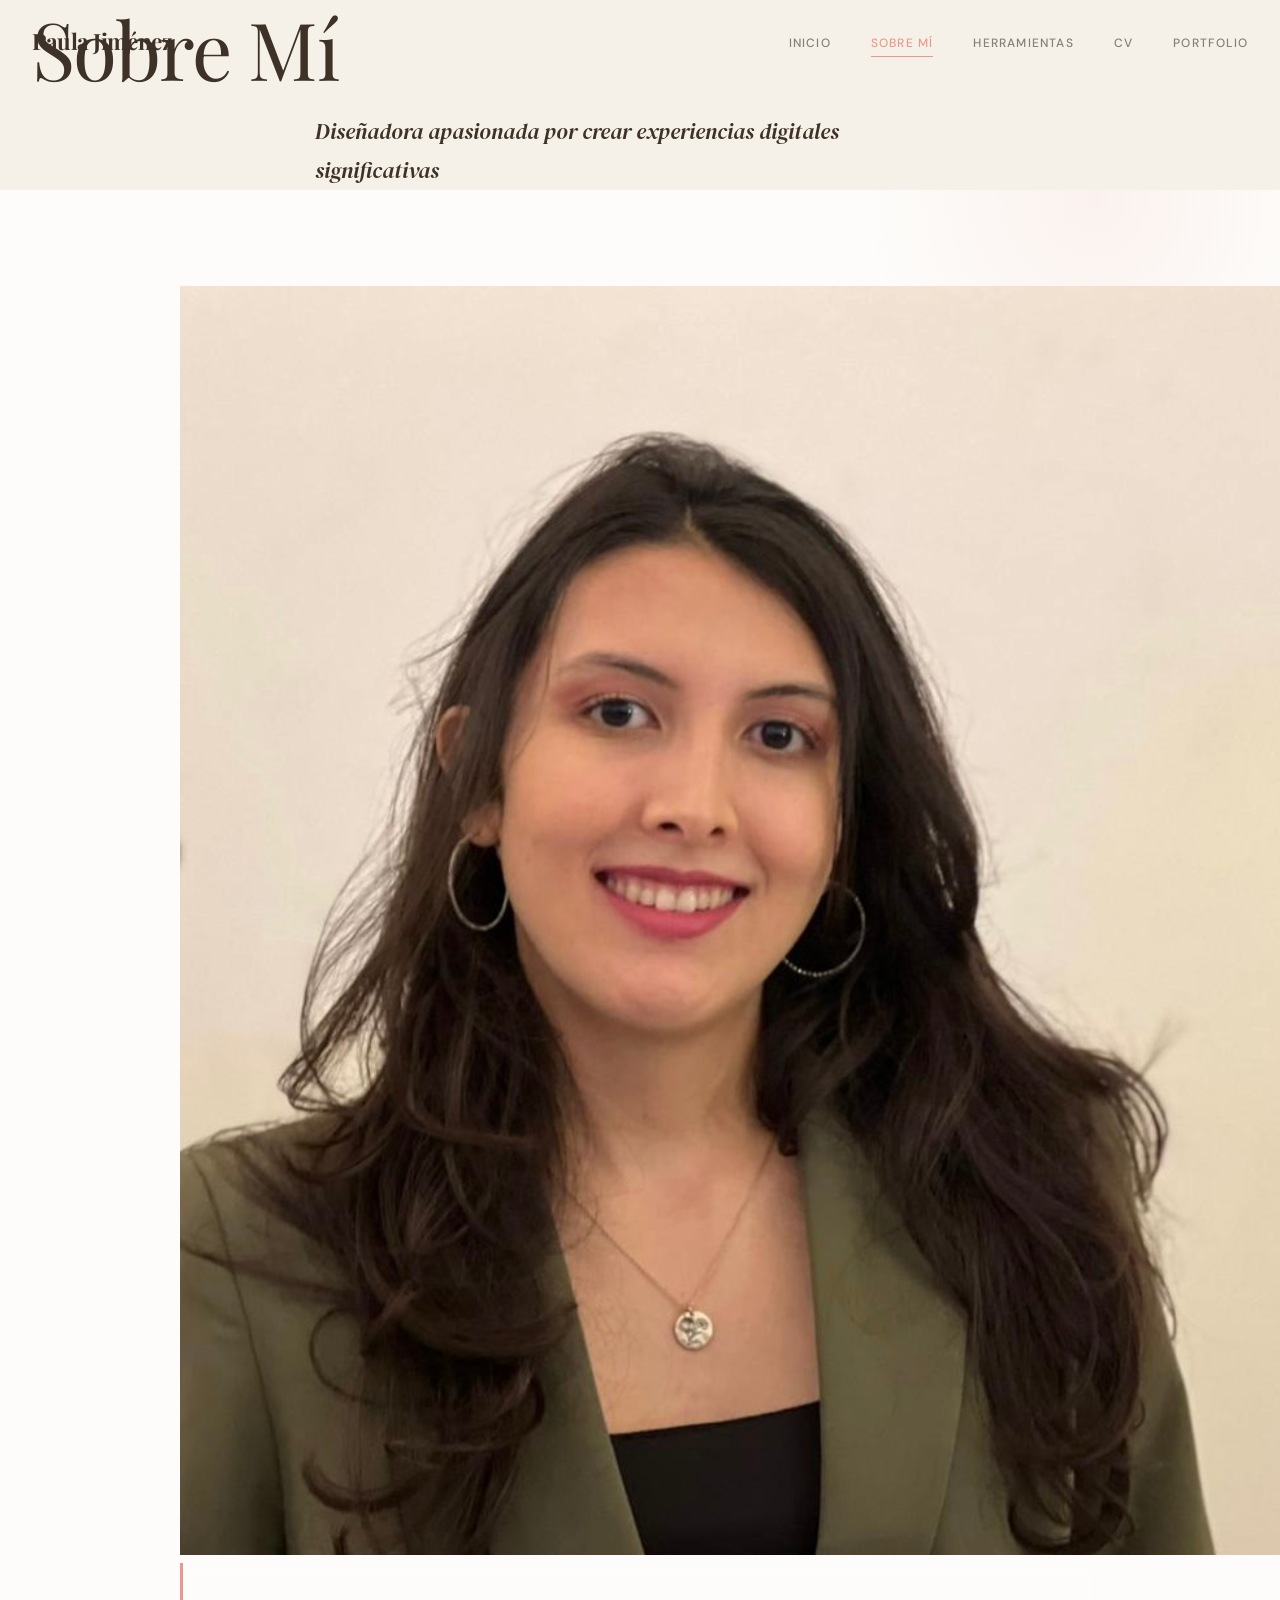
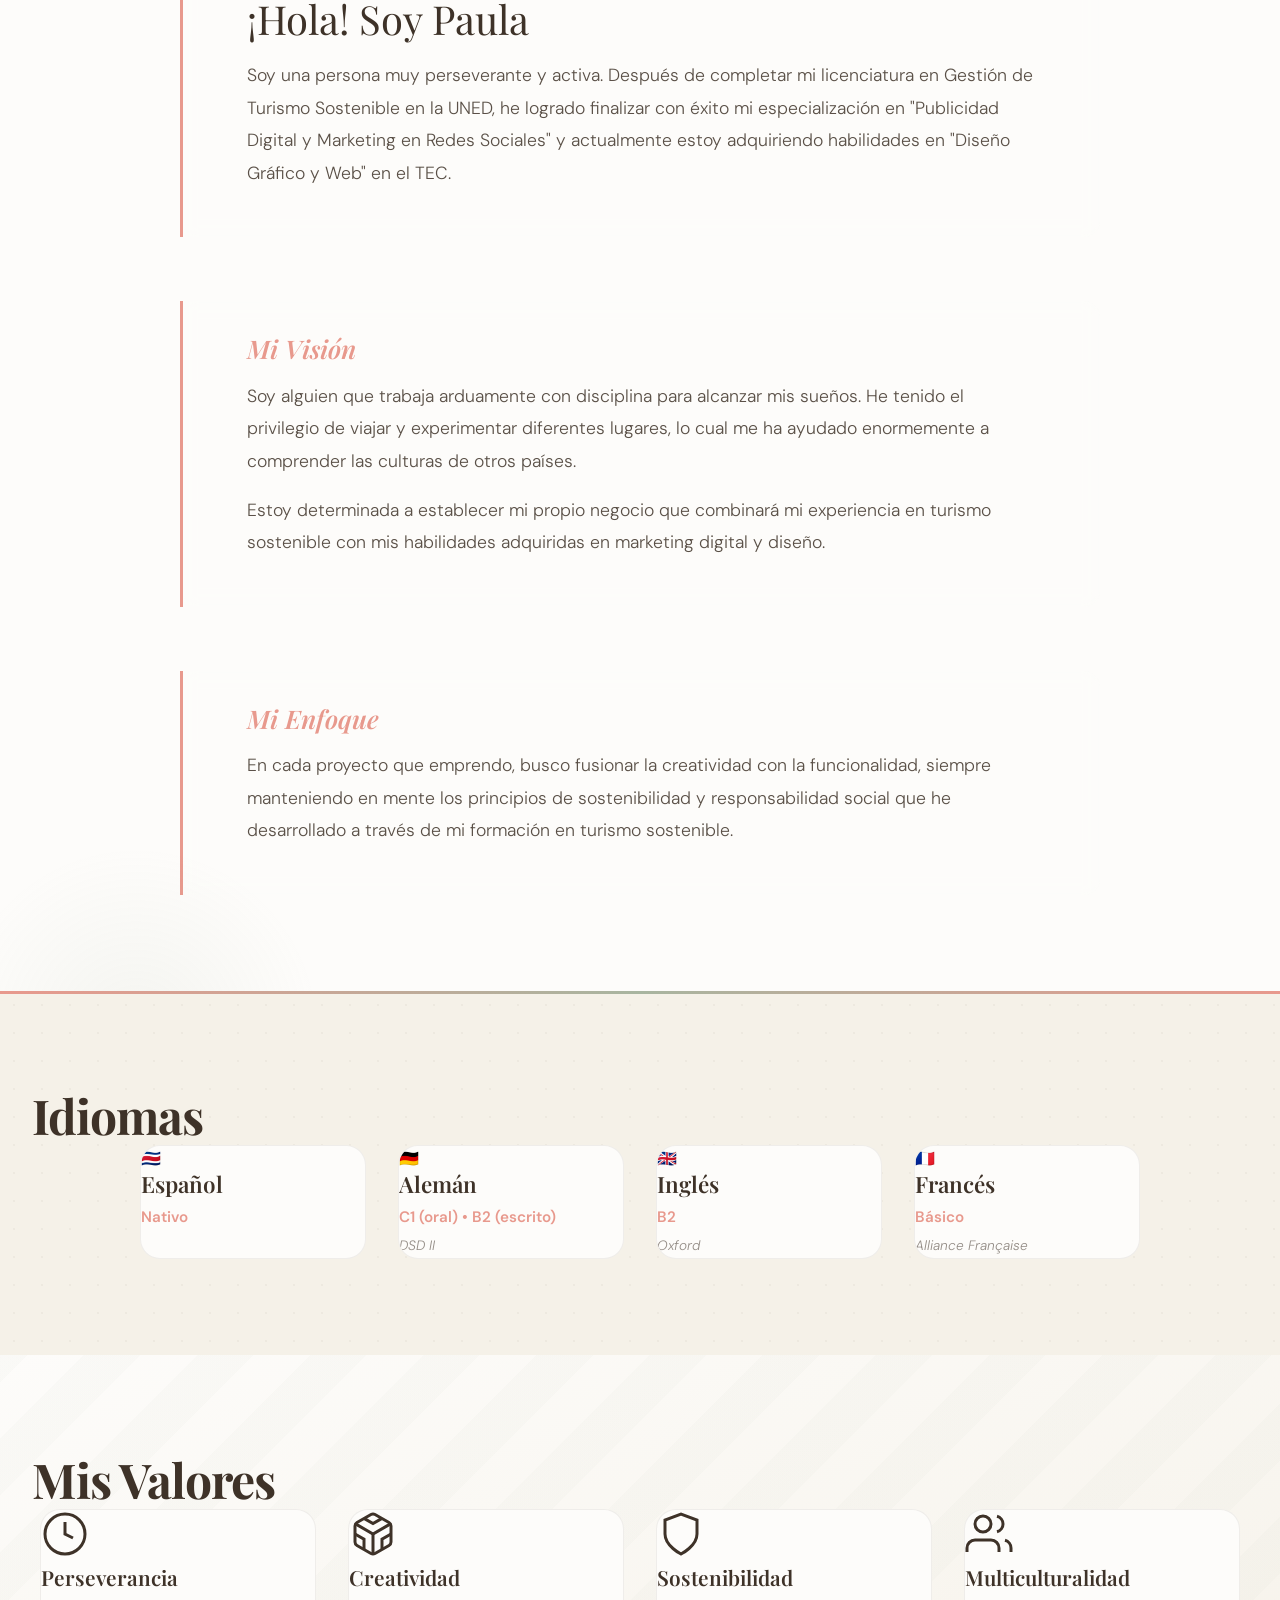
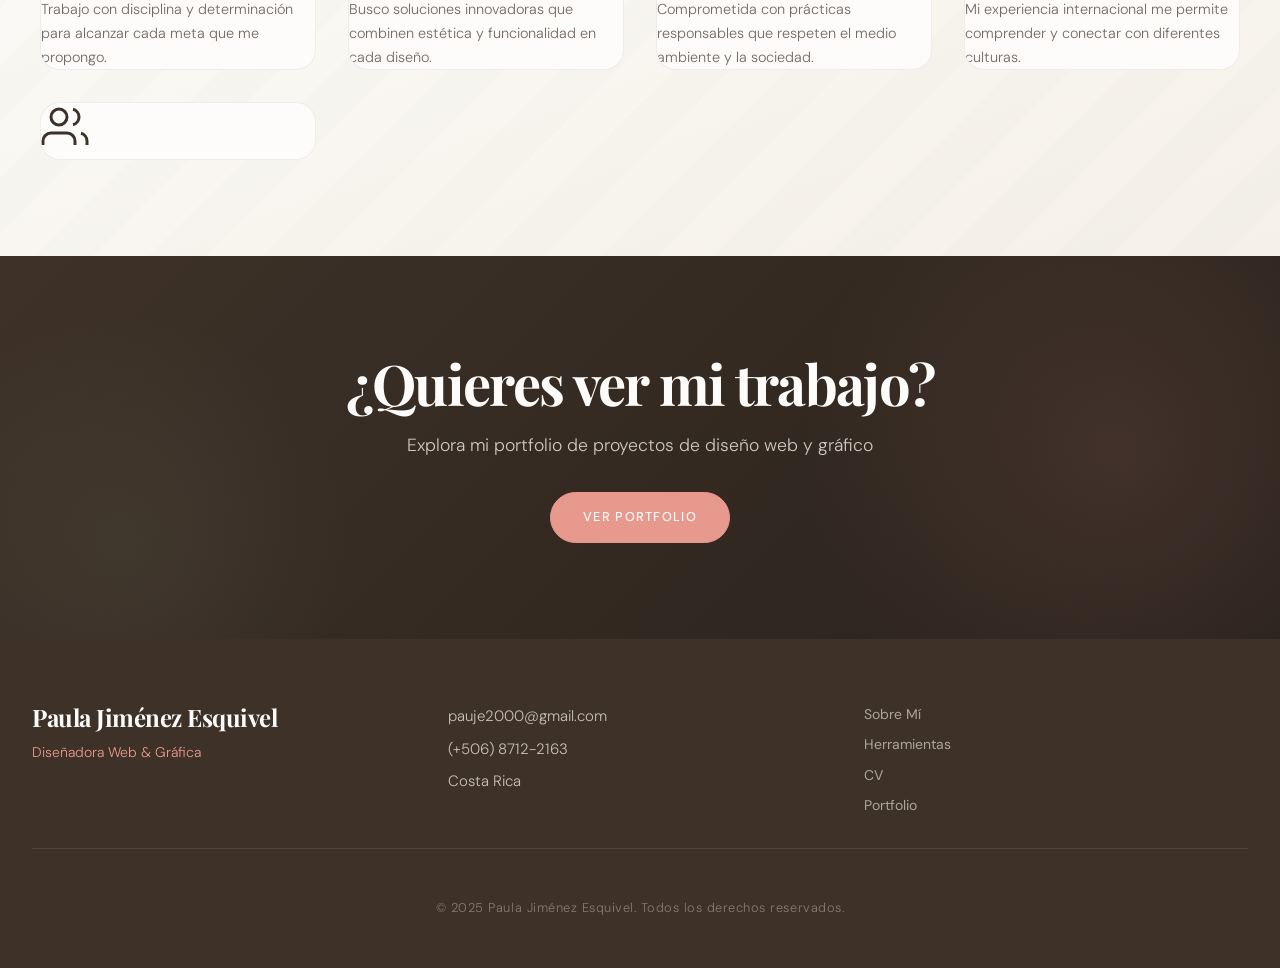
==== about-1.html @ c1eeec8d "Add files via upload" ====
<!DOCTYPE html>
<html lang="es">
<head>
    <meta charset="UTF-8">
    <meta name="viewport" content="width=device-width, initial-scale=1.0">
    <meta name="description" content="Conoce más sobre Paula Jiménez - Diseñadora Web y Gráfica">
    <title>Sobre Mí | Paula Jiménez</title>
    <link rel="stylesheet" href="base.css">
    <link rel="stylesheet" href="about.css">
</head>
<body>
    <!-- Navigation -->
    <div class="nav-container">
        <nav>
            <div class="logo">Paula Jiménez</div>
            <button class="menu-toggle" aria-label="Toggle menu">
                <span></span>
                <span></span>
                <span></span>
            </button>
            <ul class="nav-links">
                <li><a href="index.html">Inicio</a></li>
                <li><a href="about.html" class="active">Sobre Mí</a></li>
                <li><a href="skills.html">Herramientas</a></li>
                <li><a href="cv.html">CV</a></li>
                <li><a href="portfolio.html">Portfolio</a></li>
            </ul>
        </nav>
    </div>

    <!-- Hero About -->
    <section class="about-hero">
        <div class="container">
            <h1 class="fade-in-up">Sobre Mí</h1>
            <p class="hero-tagline fade-in-up delay-1">
                Diseñadora apasionada por crear experiencias digitales significativas
            </p>
        </div>
    </section>

    <!-- About Content -->
    <section class="about-content">
        <div class="container">
            <div class="about-grid">
                <div class="about-image slide-in-left">
                    <div class="image-wrapper">
                        <img src="Imagenes/Foto curriculum.jpg" alt="Paula Jiménez Esquivel">
                        <div class="image-decoration"></div>
                    </div>
                </div>
                
                <div class="about-text">
                    <div class="text-block fade-in-up">
                        <h2>¡Hola! Soy Paula</h2>
                        <p>
                            Soy una persona muy perseverante y activa. Después de completar mi 
                            licenciatura en Gestión de Turismo Sostenible en la UNED, he logrado 
                            finalizar con éxito mi especialización en "Publicidad Digital y Marketing 
                            en Redes Sociales" y actualmente estoy adquiriendo habilidades en 
                            "Diseño Gráfico y Web" en el TEC.
                        </p>
                    </div>

                    <div class="text-block fade-in-up delay-1">
                        <h3>Mi Visión</h3>
                        <p>
                            Soy alguien que trabaja arduamente con disciplina para alcanzar mis 
                            sueños. He tenido el privilegio de viajar y experimentar diferentes lugares, 
                            lo cual me ha ayudado enormemente a comprender las culturas de otros países.
                        </p>
                        <p>
                            Estoy determinada a establecer mi propio negocio que combinará mi experiencia 
                            en turismo sostenible con mis habilidades adquiridas en marketing digital 
                            y diseño.
                        </p>
                    </div>

                    <div class="text-block fade-in-up delay-2">
                        <h3>Mi Enfoque</h3>
                        <p>
                            En cada proyecto que emprendo, busco fusionar la creatividad con la 
                            funcionalidad, siempre manteniendo en mente los principios de sostenibilidad 
                            y responsabilidad social que he desarrollado a través de mi formación en 
                            turismo sostenible.
                        </p>
                    </div>
                </div>
            </div>
        </div>
    </section>

    <!-- Languages Section -->
    <section class="languages-section">
        <div class="container">
            <h2 class="section-title fade-in-up">Idiomas</h2>
            <div class="languages-grid">
                <div class="language-card fade-in-up delay-1">
                    <div class="language-flag">🇨🇷</div>
                    <h3>Español</h3>
                    <p class="level">Nativo</p>
                </div>

                <div class="language-card fade-in-up delay-2">
                    <div class="language-flag">🇩🇪</div>
                    <h3>Alemán</h3>
                    <p class="level">C1 (oral) • B2 (escrito)</p>
                    <p class="certification">DSD II</p>
                </div>

                <div class="language-card fade-in-up delay-3">
                    <div class="language-flag">🇬🇧</div>
                    <h3>Inglés</h3>
                    <p class="level">B2</p>
                    <p class="certification">Oxford</p>
                </div>

                <div class="language-card fade-in-up delay-4">
                    <div class="language-flag">🇫🇷</div>
                    <h3>Francés</h3>
                    <p class="level">Básico</p>
                    <p class="certification">Alliance Française</p>
                </div>
            </div>
        </div>
    </section>

    <!-- Values Section -->
    <section class="values-section">
        <div class="container">
            <h2 class="section-title fade-in-up">Mis Valores</h2>
            <div class="values-grid">
                <div class="value-card fade-in-up delay-1">
                    <div class="value-icon">
                        <svg width="48" height="48" viewBox="0 0 24 24" fill="none" stroke="currentColor" stroke-width="1.5">
                            <circle cx="12" cy="12" r="10"></circle>
                            <path d="M12 6v6l4 2"></path>
                        </svg>
                    </div>
                    <h3>Perseverancia</h3>
                    <p>Trabajo con disciplina y determinación para alcanzar cada meta que me propongo.</p>
                </div>

                <div class="value-card fade-in-up delay-2">
                    <div class="value-icon">
                        <svg width="48" height="48" viewBox="0 0 24 24" fill="none" stroke="currentColor" stroke-width="1.5">
                            <path d="M21 16V8a2 2 0 0 0-1-1.73l-7-4a2 2 0 0 0-2 0l-7 4A2 2 0 0 0 3 8v8a2 2 0 0 0 1 1.73l7 4a2 2 0 0 0 2 0l7-4A2 2 0 0 0 21 16z"></path>
                            <polyline points="7.5 4.21 12 6.81 16.5 4.21"></polyline>
                            <polyline points="7.5 19.79 7.5 14.6 3 12"></polyline>
                            <polyline points="21 12 16.5 14.6 16.5 19.79"></polyline>
                            <polyline points="3.27 6.96 12 12.01 20.73 6.96"></polyline>
                            <line x1="12" y1="22.08" x2="12" y2="12"></line>
                        </svg>
                    </div>
                    <h3>Creatividad</h3>
                    <p>Busco soluciones innovadoras que combinen estética y funcionalidad en cada diseño.</p>
                </div>

                <div class="value-card fade-in-up delay-3">
                    <div class="value-icon">
                        <svg width="48" height="48" viewBox="0 0 24 24" fill="none" stroke="currentColor" stroke-width="1.5">
                            <path d="M12 22s8-4 8-10V5l-8-3-8 3v7c0 6 8 10 8 10z"></path>
                        </svg>
                    </div>
                    <h3>Sostenibilidad</h3>
                    <p>Comprometida con prácticas responsables que respeten el medio ambiente y la sociedad.</p>
                </div>

                <div class="value-card fade-in-up delay-4">
                    <div class="value-icon">
                        <svg width="48" height="48" viewBox="0 0 24 24" fill="none" stroke="currentColor" stroke-width="1.5">
                            <path d="M17 21v-2a4 4 0 0 0-4-4H5a4 4 0 0 0-4 4v2"></path>
                            <circle cx="9" cy="7" r="4"></circle>
                            <path d="M23 21v-2a4 4 0 0 0-3-3.87"></path>
                            <path d="M16 3.13a4 4 0 0 1 0 7.75"></path>
                        </svg>
                    </div>
                    <h3>Multiculturalidad</h3>
                    <p>Mi experiencia internacional me permite comprender y conectar con diferentes culturas.</p>
                </div>
                <div class="value-card fade-in-up delay-4">
                    <div class="value-icon">
                        <svg width="48" height="48" viewBox="0 0 24 24" fill="none" stroke="currentColor" stroke-width="1.5">
                            <path d="M17 21v-2a4 4 0 0 0-4-4H5a4 4 0 0 0-4 4v2"></path>
                            <circle cx="9" cy="7" r="4"></circle>
                            <path d="M23 21v-2a4 4 0 0 0-3-3.87"></path>
                            <path d="M16 3.13a4 4 0 0 1 0 7.75"></path>
                        </svg>
            </div>
        </div>
    </section>

    <!-- CTA -->
    <section class="cta-section">
        <div class="container">
            <div class="cta-content fade-in-up">
                <h2>¿Quieres ver mi trabajo?</h2>
                <p>Explora mi portfolio de proyectos de diseño web y gráfico</p>
                <a href="portfolio.html" class="btn btn-primary">Ver Portfolio</a>
            </div>
        </div>
    </section>

    <!-- Footer -->
    <footer>
        <div class="container">
            <div class="footer-content">
                <div class="footer-info">
                    <h3>Paula Jiménez Esquivel</h3>
                    <p>Diseñadora Web & Gráfica</p>
                </div>
                <div class="footer-contact">
                    <p><a href="mailto:pauje2000@gmail.com">pauje2000@gmail.com</a></p>
                    <p><a href="tel:+50687122163">(+506) 8712-2163</a></p>
                    <p>Costa Rica</p>
                </div>
                <div class="footer-links">
                    <a href="about.html">Sobre Mí</a>
                    <a href="skills.html">Herramientas</a>
                    <a href="cv.html">CV</a>
                    <a href="portfolio.html">Portfolio</a>
                </div>
            </div>
            <div class="footer-bottom">
                <p>&copy; 2025 Paula Jiménez Esquivel. Todos los derechos reservados.</p>
            </div>
        </div>
    </footer>

    <script>
        // Mobile Menu Toggle
        const menuToggle = document.querySelector('.menu-toggle');
        const navLinks = document.querySelector('.nav-links');

        menuToggle.addEventListener('click', () => {
            menuToggle.classList.toggle('active');
            navLinks.classList.toggle('active');
        });

        document.addEventListener('click', (e) => {
            if (!e.target.closest('nav')) {
                menuToggle.classList.remove('active');
                navLinks.classList.remove('active');
            }
        });

        // Intersection Observer
        const observerOptions = {
            threshold: 0.1,
            rootMargin: '0px 0px -50px 0px'
        };

        const observer = new IntersectionObserver((entries) => {
            entries.forEach(entry => {
                if (entry.isIntersecting) {
                    entry.target.style.animationPlayState = 'running';
                }
            });
        }, observerOptions);

        document.querySelectorAll('.fade-in-up, .scale-in, .slide-in-left, .slide-in-right').forEach(el => {
            el.style.animationPlayState = 'paused';
            observer.observe(el);
        });
    </script>
</body>
</html>
---- base.css ----
/* ===================================
   BASE STYLES — Paula Jiménez Portfolio
   Creative Enhanced System
   =================================== */

@import url('https://fonts.googleapis.com/css2?family=Playfair+Display:ital,wght@0,400;0,600;0,700;0,900;1,400;1,700&family=DM+Sans:opsz,wght@9..40,300;9..40,400;9..40,500&family=DM+Serif+Display:ital@0;1&display=swap');

:root {
  --terracota:     #E8998D;
  --sage:          #A8B5A0;
  --cream:         #F5F1E8;
  --dark-brown:    #3E3228;
  --soft-white:    #FDFCFA;
  --accent-coral:  #F4B4A7;
  --deep-green:    #7A8D73;

  --font-display:   'Playfair Display', Georgia, serif;
  --font-serif-alt: 'DM Serif Display', Georgia, serif;
  --font-body:      'DM Sans', system-ui, sans-serif;

  --spacing-xs: 0.5rem;
  --spacing-sm: 1rem;
  --spacing-md: 2rem;
  --spacing-lg: 4rem;
  --spacing-xl: 6rem;

  --ease-out-expo:     cubic-bezier(0.16, 1, 0.3, 1);
  --transition-smooth: all 0.4s cubic-bezier(0.16, 1, 0.3, 1);
}

*, *::before, *::after { box-sizing: border-box; margin: 0; padding: 0; }

html { scroll-behavior: smooth; font-size: 16px; cursor: none; }

body {
  font-family: var(--font-body);
  background: var(--cream);
  color: var(--dark-brown);
  line-height: 1.6;
  overflow-x: hidden;
}

h1,h2,h3,h4,h5,h6 { font-family: var(--font-display); font-weight: 600; line-height: 1.2; margin-bottom: var(--spacing-sm); }
h1 { font-size: clamp(2.5rem, 7vw, 5rem); font-weight: 300; letter-spacing: -0.02em; }
h2 { font-size: clamp(1.8rem, 5vw, 3.5rem); font-weight: 400; }
h3 { font-size: clamp(1.2rem, 3vw, 1.75rem); }
p  { font-size: clamp(.95rem, 1.8vw, 1.1rem); margin-bottom: var(--spacing-sm); font-weight: 300; line-height: 1.75; }
a  { color: inherit; text-decoration: none; transition: var(--transition-smooth); }

/* ── Grain overlay ── */
.grain-overlay {
  position: fixed; inset: -50%; width: 200%; height: 200%;
  background-image: url("data:image/svg+xml,%3Csvg viewBox='0 0 512 512' xmlns='http://www.w3.org/2000/svg'%3E%3Cfilter id='n'%3E%3CfeTurbulence type='fractalNoise' baseFrequency='0.75' numOctaves='4' stitchTiles='stitch'/%3E%3C/filter%3E%3Crect width='100%25' height='100%25' filter='url(%23n)'/%3E%3C/svg%3E");
  opacity: .034; pointer-events: none; z-index: 9999;
  animation: grainShift .5s steps(2) infinite;
}
@keyframes grainShift {
  0%  { transform: translate(0,0); }  25% { transform: translate(-2%,-2%); }
  50% { transform: translate(2%,2%); } 75% { transform: translate(-1%,1%); }
}

/* ── Custom cursor ── */
.cursor-dot,.cursor-ring {
  position: fixed; top:0; left:0; pointer-events:none; z-index:10000;
  border-radius:50%; transform:translate(-50%,-50%); will-change:transform;
  mix-blend-mode: difference;
}
.cursor-dot  { width:10px; height:10px; background:#fff; transition:width .2s,height .2s; }
.cursor-ring { width:40px; height:40px; border:2px solid #fff; opacity:.85; transition:width .3s,height .3s,opacity .3s; }
.cursor-dot.hovered  { width:14px; height:14px; }
.cursor-ring.hovered { width:56px; height:56px; opacity:.5; }

/* ── Navigation ── */
.nav-container {
  position:fixed; top:0; left:0; right:0; z-index:1000;
  padding:1.5rem 2rem; transition:background .4s, padding .4s;
}
.nav-container.scrolled {
  background:rgba(253,252,250,.92); backdrop-filter:blur(20px); -webkit-backdrop-filter:blur(20px);
  padding:1rem 2rem; border-bottom:1px solid rgba(62,50,40,.08);
  box-shadow:0 4px 24px rgba(62,50,40,.06);
}
nav { max-width:1400px; margin:0 auto; display:flex; align-items:center; justify-content:space-between; }
.logo { font-family:var(--font-display); font-size:1.4rem; font-weight:700; color:var(--dark-brown); letter-spacing:-.02em; }
.nav-links { list-style:none; display:flex; gap:2.5rem; }
.nav-links a {
  font-size:.75rem; font-weight:500; color:var(--dark-brown); opacity:.6;
  letter-spacing:.1em; text-transform:uppercase; position:relative; padding:.25rem 0;
  transition:opacity .25s,color .25s;
}
.nav-links a::after {
  content:''; position:absolute; bottom:-2px; left:0;
  width:0; height:1.5px; background:var(--terracota);
  transition:width .35s var(--ease-out-expo);
}
.nav-links a:hover,.nav-links a.active { opacity:1; color:var(--terracota); }
.nav-links a:hover::after,.nav-links a.active::after { width:100%; }

.menu-toggle {
  display:none; flex-direction:column; gap:5px;
  background:none; border:none; cursor:pointer; padding:4px; z-index:1001;
}
.menu-toggle span { display:block; width:24px; height:2px; background:var(--dark-brown); border-radius:2px; transition:var(--transition-smooth); }

/* ── Container ── */
.container { max-width:1400px; margin:0 auto; padding:0 var(--spacing-md); }

/* ── Buttons ── */
.btn {
  display:inline-flex; align-items:center; gap:.5rem;
  padding:.875rem 2rem; font-family:var(--font-body); font-size:.8rem; font-weight:500;
  letter-spacing:.1em; text-transform:uppercase; border-radius:100px;
  border:1.5px solid var(--dark-brown); color:var(--dark-brown); background:transparent; cursor:pointer;
  transition:background .35s,color .35s,border-color .35s,transform .35s var(--ease-out-expo),box-shadow .35s;
}
.btn:hover { background:var(--dark-brown); color:var(--soft-white); transform:translateY(-3px); box-shadow:0 12px 32px rgba(62,50,40,.18); }
.btn-primary { background:var(--terracota); border-color:var(--terracota); color:var(--soft-white); }
.btn-primary:hover { background:var(--accent-coral); border-color:var(--accent-coral); box-shadow:0 12px 32px rgba(232,153,141,.35); }

/* ─────────────────────────────────────────
   STANDARD CARD SYSTEM (used on all pages)
   Each card: image on top + body below
   ───────────────────────────────────────── */
.std-card {
  background:var(--soft-white); border-radius:20px; overflow:hidden;
  border:1px solid rgba(62,50,40,.07); display:flex; flex-direction:column;
  transition:transform .45s var(--ease-out-expo), box-shadow .45s var(--ease-out-expo);
  position:relative;
}
.std-card::before {
  content:''; position:absolute; inset:0; border-radius:20px; padding:1.5px;
  background:linear-gradient(135deg,var(--terracota),var(--sage));
  -webkit-mask:linear-gradient(#fff 0 0) content-box,linear-gradient(#fff 0 0);
  -webkit-mask-composite:xor; mask-composite:exclude;
  opacity:0; transition:opacity .4s; pointer-events:none;
}
.std-card:hover::before { opacity:1; }
.std-card:hover { transform:translateY(-10px); box-shadow:0 24px 64px rgba(62,50,40,.13); }

/* Image at top — ONE image per card */
.std-card-image {
  width:100%; height:220px; overflow:hidden; position:relative; flex-shrink:0;
  background:linear-gradient(135deg,var(--cream),#e4d8c8);
}
.std-card-image img {
  width:100%; height:100%; object-fit:cover; display:block;
  transition:transform .6s var(--ease-out-expo);
}
.std-card:hover .std-card-image img { transform:scale(1.07); }

/* Placeholder when no image yet */
.std-card-image-placeholder {
  width:100%; height:100%; display:flex; align-items:center; justify-content:center;
  flex-direction:column; gap:.5rem;
}
.std-card-image-placeholder svg { opacity:.18; }
.std-card-image-placeholder span { font-size:.68rem; letter-spacing:.15em; text-transform:uppercase; color:var(--dark-brown); opacity:.3; }

/* Card body */
.std-card-body { padding:1.75rem; flex-grow:1; display:flex; flex-direction:column; }
.std-card-label {
  display:inline-block; font-size:.68rem; font-weight:600; letter-spacing:.12em; text-transform:uppercase;
  color:var(--terracota); background:rgba(232,153,141,.12); padding:.25rem .75rem;
  border-radius:100px; margin-bottom:1rem; width:fit-content;
}
.std-card-body h3 { font-size:1.3rem; font-weight:700; margin-bottom:.5rem; color:var(--dark-brown); letter-spacing:-.01em; }
.std-card-body p  { font-size:.9rem; color:var(--dark-brown); opacity:.72; line-height:1.65; flex-grow:1; margin-bottom:1rem; }
.std-card-tags { display:flex; flex-wrap:wrap; gap:.4rem; margin-bottom:1rem; }
.std-card-tags span {
  font-size:.68rem; padding:.25rem .625rem;
  background:rgba(168,181,160,.18); color:var(--deep-green);
  border-radius:100px; font-weight:500; letter-spacing:.04em;
}
.std-card-link {
  display:inline-flex; align-items:center; gap:.4rem;
  color:var(--terracota); font-size:.85rem; font-weight:600;
  transition:gap .3s var(--ease-out-expo),color .25s; width:fit-content;
}
.std-card-link:hover { color:var(--dark-brown); gap:.75rem; }

/* ── Page Hero (shared pattern) ── */
.page-hero {
  min-height:55vh; padding:160px 0 var(--spacing-xl);
  text-align:center; position:relative; overflow:hidden;
  display:flex; align-items:center;
}
.page-hero-inner { position:relative; z-index:10; width:100%; }
.page-hero h1 { color:var(--dark-brown); margin-bottom:var(--spacing-sm); }
.page-hero-label {
  display:inline-flex; align-items:center; gap:.6rem;
  font-size:.72rem; font-weight:600; letter-spacing:.2em; text-transform:uppercase;
  color:var(--terracota); margin-bottom:1rem;
}
.page-hero-label::before,.page-hero-label::after { content:''; display:inline-block; width:22px; height:1px; background:var(--terracota); }
.hero-tagline {
  font-family:var(--font-serif-alt); font-size:clamp(1.1rem,2.5vw,1.4rem);
  color:var(--dark-brown); opacity:.65; font-style:italic; max-width:650px; margin:0 auto;
}
/* Hero blobs */
.hero-blob { position:absolute; border-radius:50%; pointer-events:none; }
.hero-blob-1 { width:700px; height:700px; top:-30%; right:-10%; background:radial-gradient(circle,rgba(232,153,141,.18) 0%,transparent 65%); animation:blobA 14s ease-in-out infinite; }
.hero-blob-2 { width:500px; height:500px; bottom:-20%; left:-5%; background:radial-gradient(circle,rgba(168,181,160,.18) 0%,transparent 65%); animation:blobB 18s ease-in-out infinite; }
.hero-blob-3 { width:300px; height:300px; top:20%; left:15%; background:radial-gradient(circle,rgba(122,141,115,.1) 0%,transparent 65%); animation:blobA 22s ease-in-out infinite reverse; }
.hero-ring { position:absolute; border-radius:50%; border:1px solid rgba(232,153,141,.1); pointer-events:none; }
.hero-ring-1 { width:400px; height:400px; top:50%; left:50%; transform:translate(-50%,-50%); }
.hero-ring-2 { width:650px; height:650px; top:50%; left:50%; transform:translate(-50%,-50%); opacity:.55; }
.hero-ring-3 { width:900px; height:900px; top:50%; left:50%; transform:translate(-50%,-50%); opacity:.25; }
@keyframes blobA { 0%,100%{transform:translate(0,0) scale(1)} 50%{transform:translate(20px,-15px) scale(1.04)} }
@keyframes blobB { 0%,100%{transform:translate(0,0) scale(1)} 50%{transform:translate(-15px,20px) scale(1.06)} }

/* ── Section header ── */
.section-header { text-align:center; margin-bottom:var(--spacing-lg); }
.section-eyebrow { display:block; font-size:.72rem; font-weight:600; letter-spacing:.2em; text-transform:uppercase; color:var(--terracota); margin-bottom:.75rem; }
.section-title { font-family:var(--font-display); font-size:clamp(1.8rem,5vw,3rem); font-weight:700; color:var(--dark-brown); letter-spacing:-.02em; margin-bottom:0; }

/* ── CTA ── */
.cta-section {
  padding:var(--spacing-xl) 0;
  background:linear-gradient(135deg,var(--dark-brown) 0%,#2a221c 100%);
  position:relative; overflow:hidden; text-align:center;
}
.cta-section::before { content:''; position:absolute; top:-40%; right:-15%; width:700px; height:700px; background:radial-gradient(circle,rgba(232,153,141,.1) 0%,transparent 65%); border-radius:50%; pointer-events:none; }
.cta-section::after  { content:''; position:absolute; bottom:-40%; left:-10%; width:500px; height:500px; background:radial-gradient(circle,rgba(168,181,160,.07) 0%,transparent 65%); border-radius:50%; pointer-events:none; }
.cta-content { position:relative; z-index:10; max-width:700px; margin:0 auto; }
.cta-eyebrow { font-size:.72rem; font-weight:600; letter-spacing:.2em; text-transform:uppercase; color:var(--terracota); margin-bottom:1rem; display:block; }
.cta-content h2 { font-family:var(--font-display); font-size:clamp(2rem,5vw,3.5rem); font-weight:700; color:var(--soft-white); letter-spacing:-.03em; line-height:1.1; margin-bottom:1rem; }
.cta-content p { font-size:1.1rem; color:var(--cream); opacity:.8; margin-bottom:var(--spacing-md); }
.cta-content .btn-primary { background:var(--terracota); border-color:var(--terracota); color:var(--soft-white); }
.cta-content .btn-primary:hover { background:var(--accent-coral); border-color:var(--accent-coral); box-shadow:0 12px 32px rgba(232,153,141,.3); }
.cta-buttons { display:flex; gap:1rem; justify-content:center; flex-wrap:wrap; }
.cta-buttons .btn { border-color:rgba(245,241,232,.35); color:var(--cream); }
.cta-buttons .btn:hover { background:var(--cream); color:var(--dark-brown); border-color:var(--cream); }

/* ── Footer ── */
footer { background:var(--dark-brown); color:var(--cream); padding:var(--spacing-lg) 0 var(--spacing-md); }
.footer-content { display:grid; grid-template-columns:repeat(auto-fit,minmax(200px,1fr)); gap:var(--spacing-md); margin-bottom:var(--spacing-md); padding-bottom:var(--spacing-md); border-bottom:1px solid rgba(245,241,232,.1); }
.footer-info h3 { font-family:var(--font-display); font-size:1.5rem; font-weight:700; color:var(--soft-white); margin-bottom:.5rem; letter-spacing:-.02em; }
.footer-info p { color:var(--terracota); font-size:.875rem; }
.footer-contact p { margin-bottom:.4rem; font-size:.9375rem; opacity:.75; }
.footer-contact a { color:var(--cream); } .footer-contact a:hover { color:var(--terracota); }
.footer-links { display:flex; flex-direction:column; gap:.5rem; }
.footer-links a { color:var(--cream); font-size:.875rem; opacity:.6; width:fit-content; transition:opacity .25s,color .25s,transform .3s var(--ease-out-expo); }
.footer-links a:hover { color:var(--terracota); opacity:1; transform:translateX(5px); }
.footer-bottom { text-align:center; padding-top:var(--spacing-sm); }
.footer-bottom p { color:var(--cream); opacity:.38; font-size:.8rem; letter-spacing:.04em; }

/* ── Animations ── */
@keyframes fadeInUp   { from{opacity:0;transform:translateY(40px)} to{opacity:1;transform:translateY(0)} }
@keyframes fadeIn     { from{opacity:0} to{opacity:1} }
@keyframes scaleIn    { from{opacity:0;transform:scale(.88)} to{opacity:1;transform:scale(1)} }
@keyframes slideInLeft  { from{opacity:0;transform:translateX(-50px)} to{opacity:1;transform:translateX(0)} }
@keyframes slideInRight { from{opacity:0;transform:translateX(50px)} to{opacity:1;transform:translateX(0)} }
.fade-in-up    { animation:fadeInUp    .9s var(--ease-out-expo) both; }
.fade-in       { animation:fadeIn       1s var(--ease-out-expo) both; }
.scale-in      { animation:scaleIn     .9s var(--ease-out-expo) both; }
.slide-in-left { animation:slideInLeft .9s var(--ease-out-expo) both; }
.slide-in-right{ animation:slideInRight .9s var(--ease-out-expo) both; }
.delay-1{animation-delay:.1s} .delay-2{animation-delay:.2s} .delay-3{animation-delay:.3s}
.delay-4{animation-delay:.4s} .delay-5{animation-delay:.5s} .delay-6{animation-delay:.6s}

/* ── Scrollbar ── */
::-webkit-scrollbar{width:8px} ::-webkit-scrollbar-track{background:var(--cream)}
::-webkit-scrollbar-thumb{background:var(--terracota);border-radius:4px}
::-webkit-scrollbar-thumb:hover{background:var(--dark-brown)}

/* ── Responsive ── */
@media(max-width:768px){
  html{cursor:auto}
  .cursor-dot,.cursor-ring{display:none}
  .menu-toggle{display:flex}
  .nav-links{
    position:fixed;top:0;left:0;right:0;bottom:0;
    background:rgba(253,252,250,.97);backdrop-filter:blur(20px);
    flex-direction:column;align-items:center;justify-content:center;
    gap:2.5rem;display:none;z-index:999;
  }
  .nav-links.active{display:flex}
  .nav-links a{font-size:1.3rem;opacity:1}
  .menu-toggle.active span:nth-child(1){transform:translateY(7px) rotate(45deg)}
  .menu-toggle.active span:nth-child(2){opacity:0}
  .menu-toggle.active span:nth-child(3){transform:translateY(-7px) rotate(-45deg)}
  :root{--spacing-lg:3rem;--spacing-xl:4rem}
  .footer-content{grid-template-columns:1fr;text-align:center}
  .footer-links{align-items:center}
  .footer-links a:hover{transform:none}
  .page-hero{min-height:auto;padding:130px 0 var(--spacing-lg)}
  .hero-blob-1,.hero-blob-2{width:280px;height:280px}
}
@media(max-width:480px){
  .container{padding:0 1rem}
  .btn{padding:.75rem 1.5rem;font-size:.75rem}
  .cta-buttons{flex-direction:column;align-items:center}
  .cta-buttons .btn{width:100%;max-width:280px;justify-content:center}
}
---- about.css ----
/* ===================================
   ABOUT PAGE STYLES
   =================================== */

/* ── Wavy divider between sections ── */
.wave-divider { line-height:0; overflow:hidden; }
.wave-divider svg { display:block; width:100%; }

/* ── About Content ── */
.about-content {
  padding: var(--spacing-xl) 0;
  background: var(--soft-white);
  position: relative;
  overflow: hidden;
}
.about-content::before {
  content: '';
  position: absolute;
  top: -10%; right: -5%;
  width: 500px; height: 500px;
  background: radial-gradient(circle, rgba(232,153,141,.1) 0%, transparent 65%);
  border-radius: 50%;
  pointer-events: none;
}
.about-content::after {
  content: '';
  position: absolute;
  bottom: -10%; left: -5%;
  width: 400px; height: 400px;
  background: radial-gradient(circle, rgba(168,181,160,.1) 0%, transparent 65%);
  border-radius: 50%;
  pointer-events: none;
}

.about-grid { max-width: 920px; margin: 0 auto; }
.about-text  { display: flex; flex-direction: column; gap: var(--spacing-lg); }

.text-block {
  padding: var(--spacing-md) var(--spacing-lg);
  border-left: 3px solid var(--terracota);
  background: rgba(253,252,250,.7);
  border-radius: 0 16px 16px 0;
  backdrop-filter: blur(8px);
}
.text-block h2 {
  font-family: var(--font-display);
  color: var(--dark-brown); margin-bottom: var(--spacing-sm);
  font-size: clamp(1.8rem, 4vw, 2.5rem);
}
.text-block h3 {
  font-family: var(--font-display);
  color: var(--terracota); font-size: clamp(1.2rem, 3vw, 1.6rem);
  margin-bottom: var(--spacing-sm); font-style: italic;
}
.text-block p {
  color: var(--dark-brown); opacity: .85; line-height: 1.85; margin-bottom: var(--spacing-sm);
}

/* ── Languages Section ── */
.languages-section {
  padding: var(--spacing-xl) 0;
  background: var(--cream);
  position: relative; overflow: hidden;
}
.languages-section::before {
  content: '';
  position: absolute; top: 0; left: 0; right: 0; height: 3px;
  background: linear-gradient(to right, var(--terracota), var(--sage), var(--terracota));
}
/* dot pattern bg */
.languages-section::after {
  content: '';
  position: absolute; inset: 0;
  background-image: radial-gradient(circle, rgba(62,50,40,.04) 1px, transparent 1px);
  background-size: 28px 28px;
  pointer-events: none;
}

.languages-grid {
  display: grid;
  grid-template-columns: repeat(auto-fit, minmax(200px, 1fr));
  gap: var(--spacing-md);
  max-width: 1000px; margin: 0 auto;
  position: relative; z-index: 1;
}

/* Language cards use std-card system */
.language-card {
  background: var(--soft-white);
  border-radius: 20px;
  border: 1px solid rgba(62,50,40,.07);
  overflow: hidden;
  transition: transform .4s var(--ease-out-expo), box-shadow .4s var(--ease-out-expo);
}
.language-card:hover { transform: translateY(-8px); box-shadow: 0 20px 50px rgba(62,50,40,.12); }

/* Image slot at top of language card */
.language-card-image {
  width: 100%; height: 140px;
  overflow: hidden; position: relative;
  background: linear-gradient(135deg, var(--cream), #e4d8c8);
  display: flex; align-items: center; justify-content: center;
  flex-shrink: 0;
}
/* Replace this img tag with actual flag/illustration */
.language-card-image img { width: 100%; height: 100%; object-fit: cover; display: block; }
.language-card-image .flag-placeholder {
  font-size: 3.5rem; line-height: 1;
  transition: transform .4s var(--ease-out-expo);
}
.language-card:hover .flag-placeholder { transform: scale(1.15); }

.language-card-body { padding: 1.5rem; text-align: center; }
.language-card h3 { font-family: var(--font-display); color: var(--dark-brown); font-size: 1.4rem; margin-bottom: .35rem; }
.language-card .level  { color: var(--terracota); font-weight: 600; font-size: .95rem; margin-bottom: .25rem; }
.language-card .certification { color: var(--dark-brown); opacity: .55; font-size: .85rem; font-style: italic; margin: 0; }

/* ── Values Section ── */
.values-section {
  padding: var(--spacing-xl) 0;
  position: relative; overflow: hidden;
  background: linear-gradient(160deg, var(--soft-white) 0%, var(--cream) 100%);
}
/* Diagonal stripe bg */
.values-section::before {
  content: '';
  position: absolute; inset: 0;
  background: repeating-linear-gradient(
    -45deg,
    transparent,
    transparent 40px,
    rgba(168,181,160,.04) 40px,
    rgba(168,181,160,.04) 80px
  );
  pointer-events: none;
}

.values-grid {
  display: grid;
  grid-template-columns: repeat(auto-fit, minmax(240px, 1fr));
  gap: var(--spacing-md);
  max-width: 1200px; margin: 0 auto;
  position: relative; z-index: 1;
}

/* Value cards use std-card system */
.value-card {
  background: var(--soft-white);
  border-radius: 20px;
  border: 1px solid rgba(62,50,40,.07);
  overflow: hidden;
  transition: transform .4s var(--ease-out-expo), box-shadow .4s var(--ease-out-expo);
}
.value-card:hover { transform: translateY(-10px); box-shadow: 0 24px 60px rgba(62,50,40,.12); }

/* Image at top */
.value-card-image {
  width: 100%; height: 140px;
  background: linear-gradient(135deg, var(--terracota), var(--accent-coral));
  display: flex; align-items: center; justify-content: center;
  flex-shrink: 0; overflow: hidden; position: relative;
}
.value-card-image img { width: 100%; height: 100%; object-fit: cover; display: block; }
.value-card-image .value-icon-wrap {
  width: 70px; height: 70px; border-radius: 50%;
  background: rgba(255,255,255,.2); backdrop-filter: blur(8px);
  display: flex; align-items: center; justify-content: center;
  transition: transform .4s var(--ease-out-expo);
}
.value-card:hover .value-icon-wrap { transform: scale(1.1) rotate(5deg); }
.value-card-image svg { stroke: var(--soft-white); }

.value-card-body { padding: 1.5rem; text-align: center; }
.value-card h3 { font-family: var(--font-display); color: var(--dark-brown); font-size: 1.3rem; margin-bottom: .5rem; }
.value-card p  { color: var(--dark-brown); opacity: .72; font-size: .9rem; line-height: 1.65; margin: 0; }

/* ── Responsive ── */
@media(max-width:968px) {
  .text-block { padding: var(--spacing-md); }
}
@media(max-width:768px) {
  .languages-grid { grid-template-columns: repeat(2, 1fr); }
  .values-grid { grid-template-columns: 1fr; }
  .about-text { gap: var(--spacing-md); }
}
@media(max-width:480px) {
  .languages-grid { grid-template-columns: 1fr; }
}
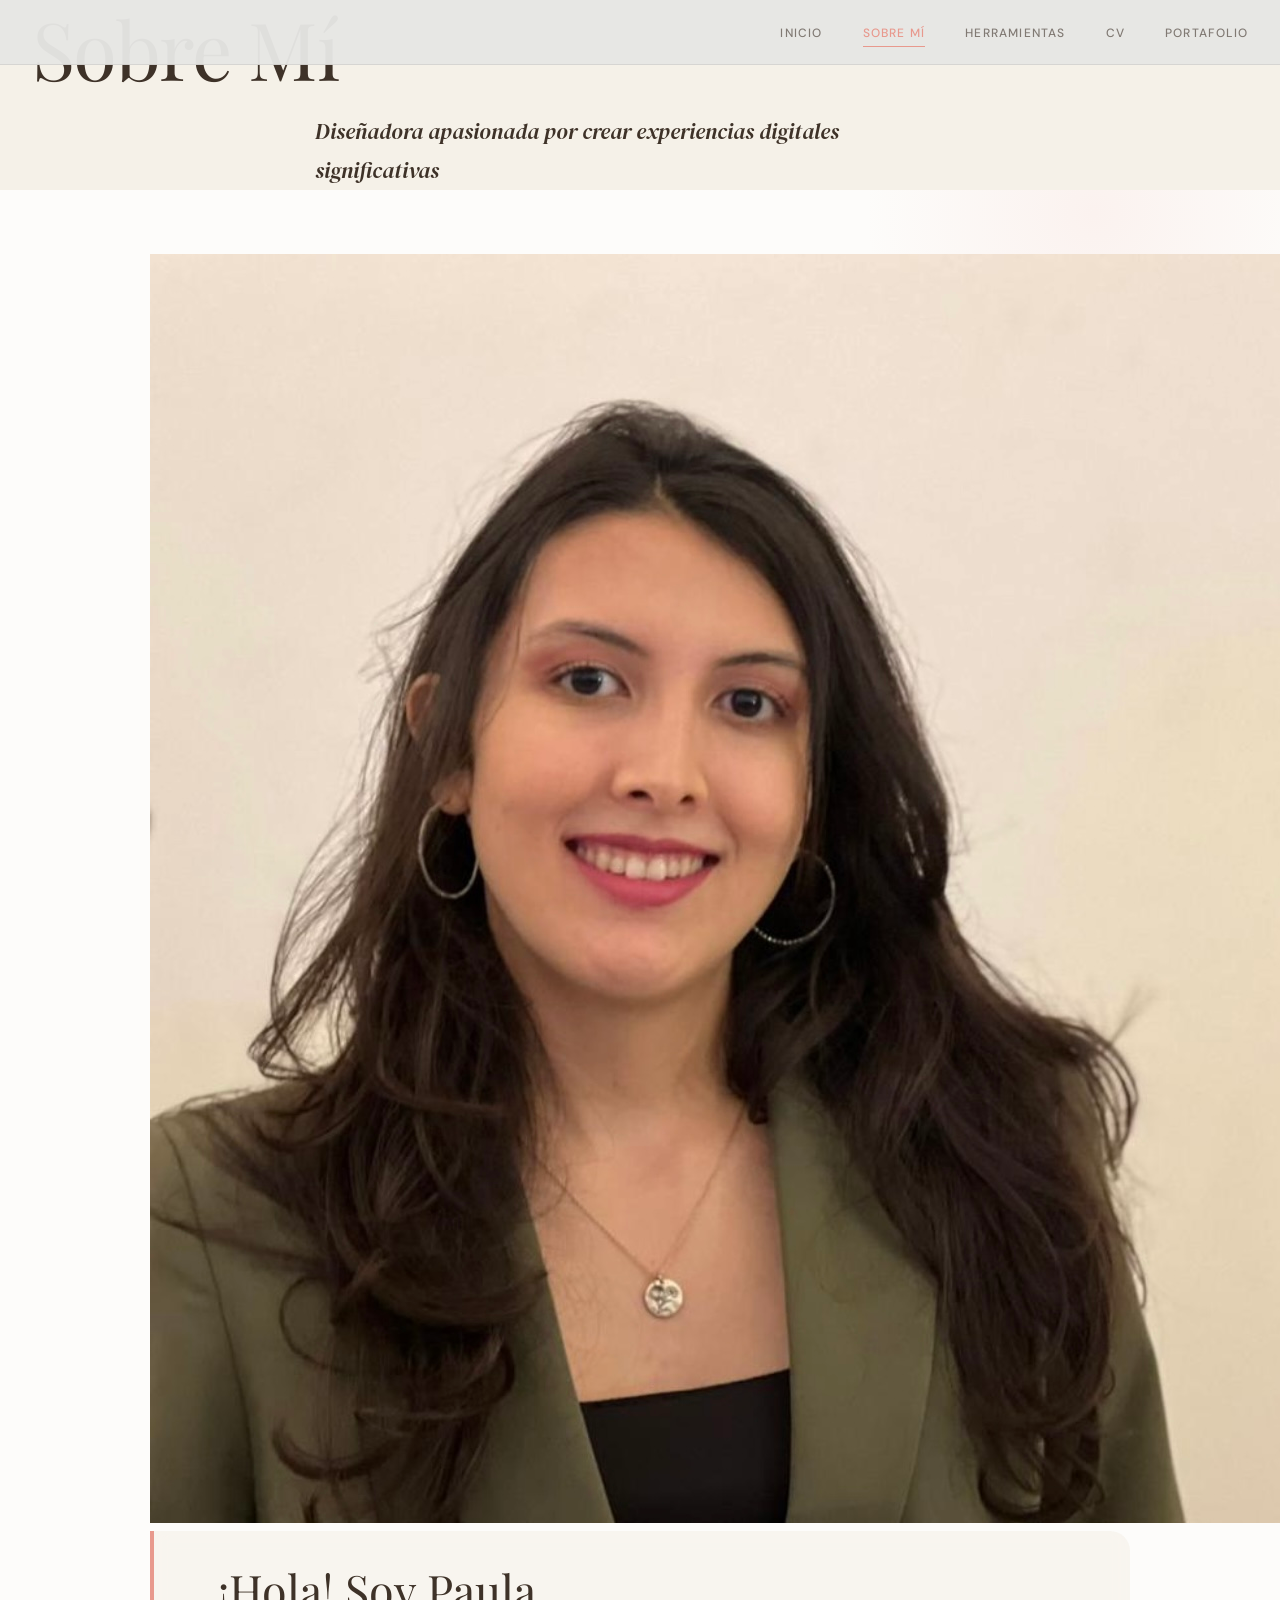
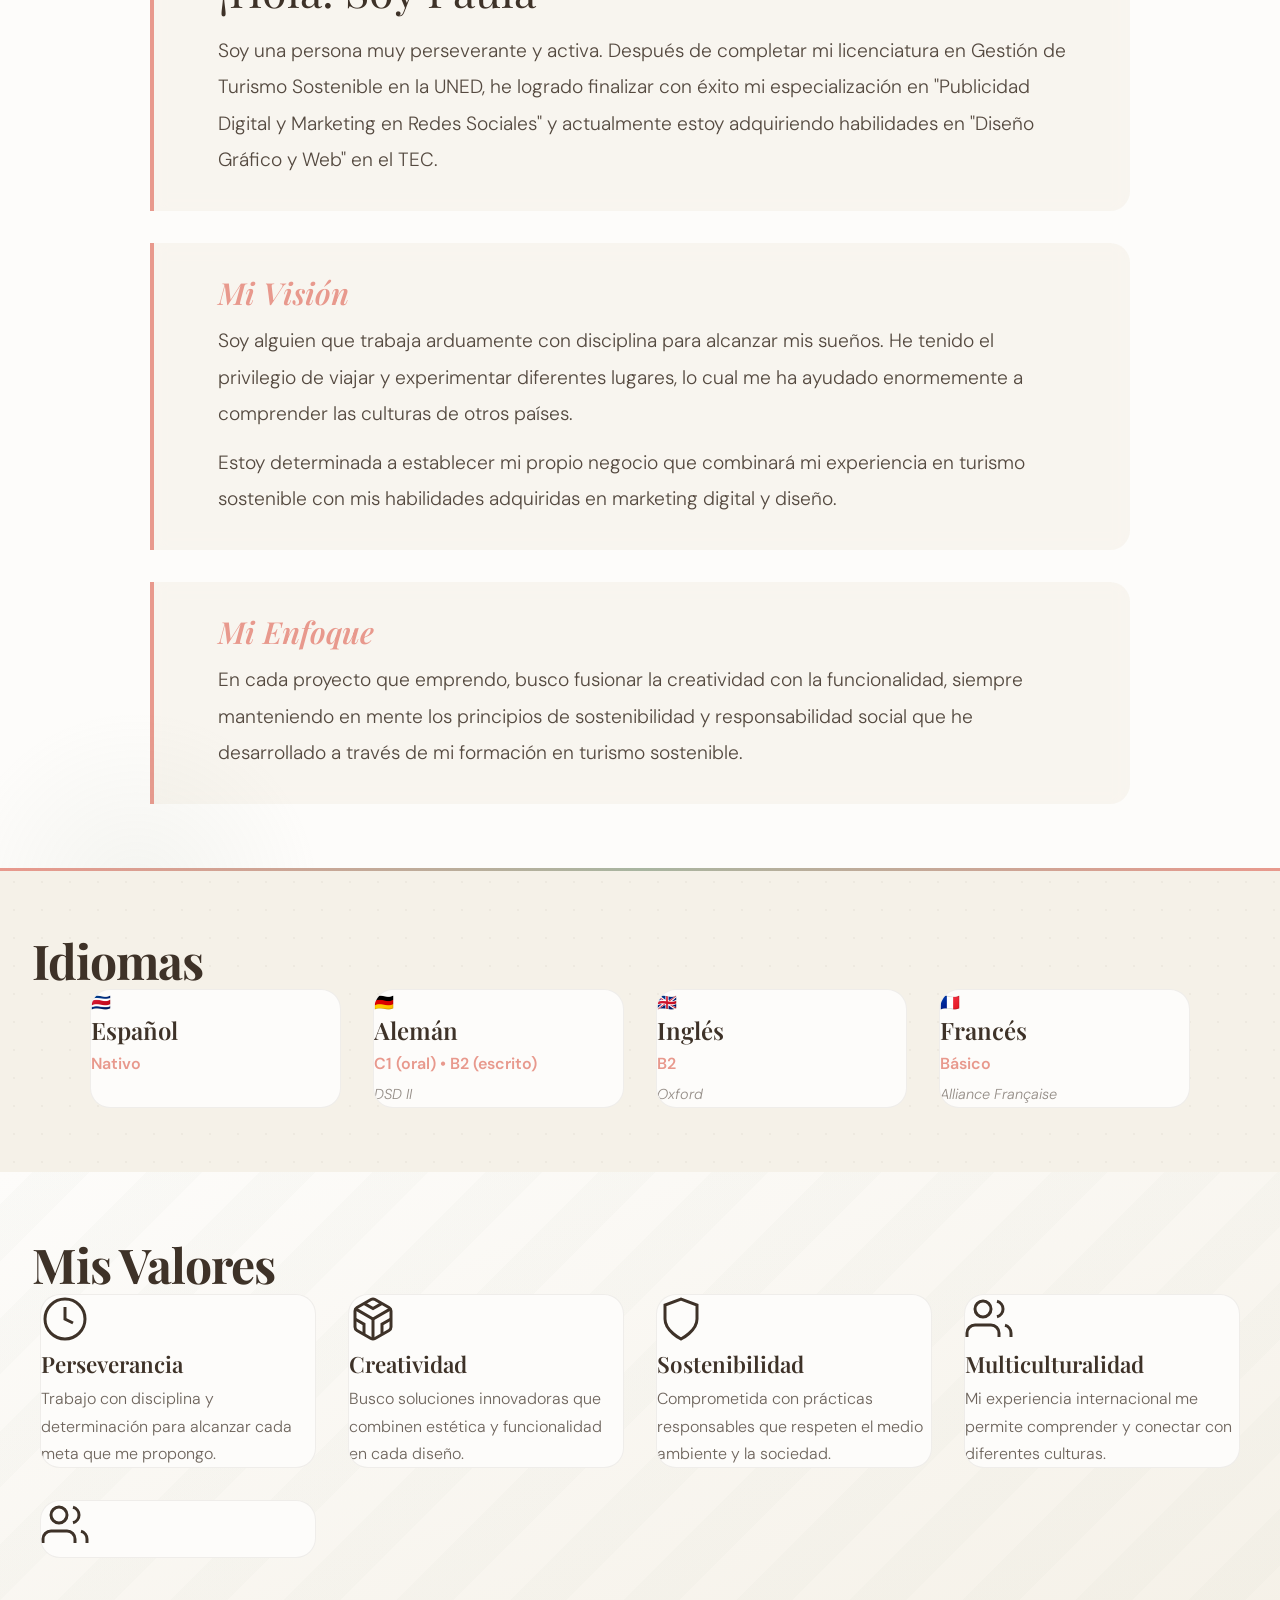
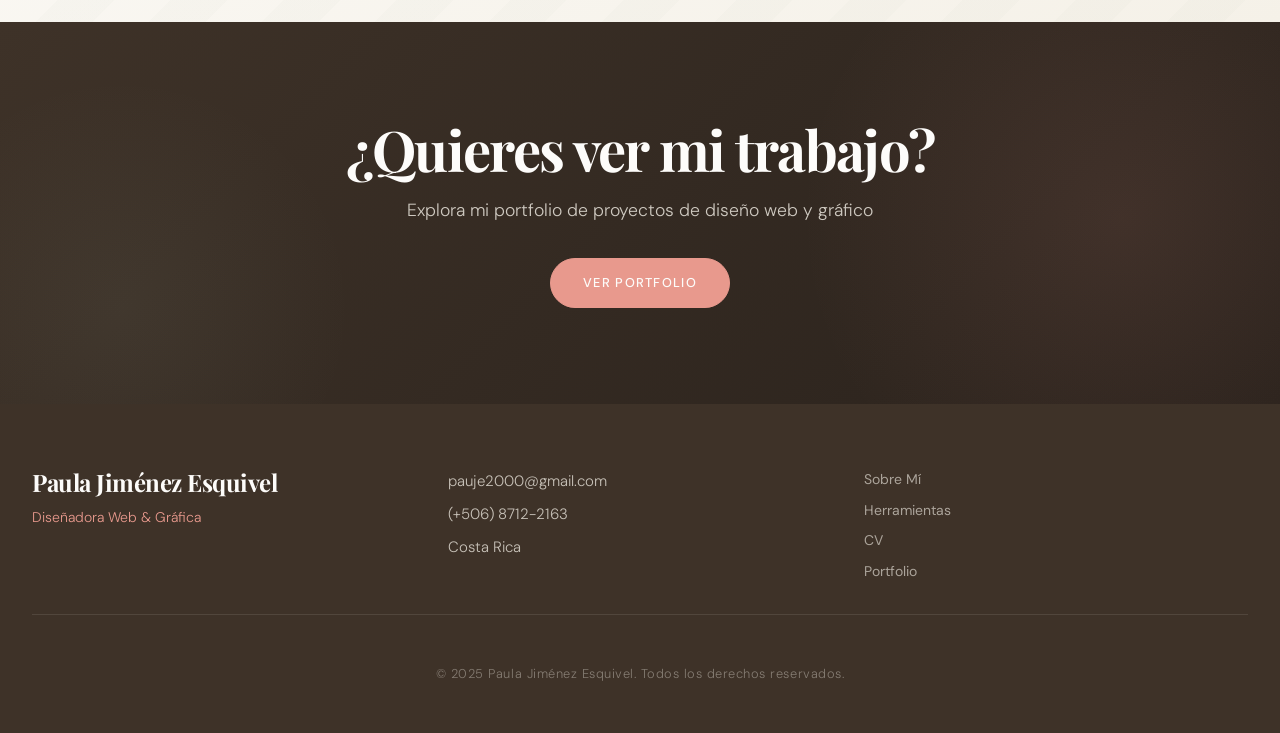
==== commit 8bd65b0a: "Change 'Portfolio' to 'Portafolio' in navigation" ====
--- a/about-1.html
+++ b/about-1.html
@@ -23,7 +23,7 @@
                 <li><a href="about.html" class="active">Sobre Mí</a></li>
                 <li><a href="skills.html">Herramientas</a></li>
                 <li><a href="cv.html">CV</a></li>
-                <li><a href="portfolio.html">Portfolio</a></li>
+                <li><a href="portfolio.html">Portafolio</a></li>
             </ul>
         </nav>
     </div>
--- a/base.css
+++ b/base.css
@@ -30,7 +30,7 @@
 
 *, *::before, *::after { box-sizing: border-box; margin: 0; padding: 0; }
 
-html { scroll-behavior: smooth; font-size: 16px; cursor: none; }
+html { scroll-behavior: smooth; font-size: 16px; }
 
 body {
   font-family: var(--font-body);
@@ -51,7 +51,7 @@
 .grain-overlay {
   position: fixed; inset: -50%; width: 200%; height: 200%;
   background-image: url("data:image/svg+xml,%3Csvg viewBox='0 0 512 512' xmlns='http://www.w3.org/2000/svg'%3E%3Cfilter id='n'%3E%3CfeTurbulence type='fractalNoise' baseFrequency='0.75' numOctaves='4' stitchTiles='stitch'/%3E%3C/filter%3E%3Crect width='100%25' height='100%25' filter='url(%23n)'/%3E%3C/svg%3E");
-  opacity: .034; pointer-events: none; z-index: 9999;
+  opacity: .034; pointer-events: none; z-index: 100;
   animation: grainShift .5s steps(2) infinite;
 }
 @keyframes grainShift {
@@ -59,29 +59,21 @@
   50% { transform: translate(2%,2%); } 75% { transform: translate(-1%,1%); }
 }
 
-/* ── Custom cursor ── */
-.cursor-dot,.cursor-ring {
-  position: fixed; top:0; left:0; pointer-events:none; z-index:10000;
-  border-radius:50%; transform:translate(-50%,-50%); will-change:transform;
-  mix-blend-mode: difference;
-}
-.cursor-dot  { width:10px; height:10px; background:#fff; transition:width .2s,height .2s; }
-.cursor-ring { width:40px; height:40px; border:2px solid #fff; opacity:.85; transition:width .3s,height .3s,opacity .3s; }
-.cursor-dot.hovered  { width:14px; height:14px; }
-.cursor-ring.hovered { width:56px; height:56px; opacity:.5; }
-
 /* ── Navigation ── */
 .nav-container {
-  position:fixed; top:0; left:0; right:0; z-index:1000;
-  padding:1.5rem 2rem; transition:background .4s, padding .4s;
+  position: fixed; top:0; left:0; right:0;
+  padding:1.2rem 2rem; transition:background .4s, padding .4s;
+  background:rgba(230,230,228,0.96);
+  border-bottom:1px solid rgba(62,50,40,.10);
+  z-index: 200;
 }
 .nav-container.scrolled {
-  background:rgba(253,252,250,.92); backdrop-filter:blur(20px); -webkit-backdrop-filter:blur(20px);
-  padding:1rem 2rem; border-bottom:1px solid rgba(62,50,40,.08);
+  background:rgba(220,220,218,.98);
+  padding:0.8rem 2rem; border-bottom:1px solid rgba(62,50,40,.13);
   box-shadow:0 4px 24px rgba(62,50,40,.06);
 }
-nav { max-width:1400px; margin:0 auto; display:flex; align-items:center; justify-content:space-between; }
-.logo { font-family:var(--font-display); font-size:1.4rem; font-weight:700; color:var(--dark-brown); letter-spacing:-.02em; }
+nav { max-width:1400px; margin:0 auto; display:flex; align-items:center; justify-content:flex-end; }
+.logo { display:none; }
 .nav-links { list-style:none; display:flex; gap:2.5rem; }
 .nav-links a {
   font-size:.75rem; font-weight:500; color:var(--dark-brown); opacity:.6;
@@ -265,26 +257,67 @@
 
 /* ── Responsive ── */
 @media(max-width:768px){
-  html{cursor:auto}
-  .cursor-dot,.cursor-ring{display:none}
-  .menu-toggle{display:flex}
-  .nav-links{
-    position:fixed;top:0;left:0;right:0;bottom:0;
-    background:rgba(253,252,250,.97);backdrop-filter:blur(20px);
-    flex-direction:column;align-items:center;justify-content:center;
-    gap:2.5rem;display:none;z-index:999;
+  /* Menú overlay - fuera de cualquier stacking context */
+  .nav-links {
+    display: none;
+    position: fixed;
+    top: 0; left: 0;
+    width: 100vw; height: 100vh;
+    background: #e6e6e4;
+    flex-direction: column;
+    align-items: center;
+    justify-content: center;
+    gap: 1.5rem;
+    z-index: 9000;
   }
-  .nav-links.active{display:flex}
-  .nav-links a{font-size:1.3rem;opacity:1}
-  .menu-toggle.active span:nth-child(1){transform:translateY(7px) rotate(45deg)}
-  .menu-toggle.active span:nth-child(2){opacity:0}
-  .menu-toggle.active span:nth-child(3){transform:translateY(-7px) rotate(-45deg)}
-  :root{--spacing-lg:3rem;--spacing-xl:4rem}
-  .footer-content{grid-template-columns:1fr;text-align:center}
-  .footer-links{align-items:center}
-  .footer-links a:hover{transform:none}
-  .page-hero{min-height:auto;padding:130px 0 var(--spacing-lg)}
-  .hero-blob-1,.hero-blob-2{width:280px;height:280px}
+  .nav-links.open { display: flex; }
+  .nav-links li { list-style: none; }
+  .nav-links a {
+    font-size: 1.5rem;
+    font-weight: 600;
+    color: #3E3228;
+    display: block;
+    padding: 0.6rem 2rem;
+    text-align: center;
+    text-transform: uppercase;
+    letter-spacing: 0.05em;
+    opacity: 1;
+  }
+  .nav-links a:active,
+  .nav-links a.active { color: #E8998D; }
+
+  /* Botón hamburguesa - encima del overlay */
+  .menu-toggle {
+    display: flex;
+    flex-direction: column;
+    gap: 5px;
+    z-index: 9999;
+    position: relative;
+    background: none;
+    border: none;
+    cursor: pointer;
+    padding: 8px;
+  }
+  .menu-toggle span {
+    display: block;
+    width: 24px; height: 2px;
+    background: #3E3228;
+    border-radius: 2px;
+    transition: transform 0.3s ease, opacity 0.3s ease;
+  }
+  .menu-toggle.active span:nth-child(1) { transform: translateY(7px) rotate(45deg); }
+  .menu-toggle.active span:nth-child(2) { opacity: 0; }
+  .menu-toggle.active span:nth-child(3) { transform: translateY(-7px) rotate(-45deg); }
+
+  /* Nav container encima del overlay */
+  .nav-container { z-index: 9100; }
+
+  :root { --spacing-lg:3rem; --spacing-xl:4rem; }
+  .footer-content { grid-template-columns:1fr; text-align:center; }
+  .footer-links { align-items:center; }
+  .footer-links a:hover { transform:none; }
+  .page-hero { min-height:auto; padding:130px 0 var(--spacing-lg); }
+  .hero-blob-1,.hero-blob-2 { width:280px; height:280px; }
 }
 @media(max-width:480px){
   .container{padding:0 1rem}
--- a/about.css
+++ b/about.css
@@ -8,7 +8,7 @@
 
 /* ── About Content ── */
 .about-content {
-  padding: var(--spacing-xl) 0;
+  padding: var(--spacing-lg) 0;
   background: var(--soft-white);
   position: relative;
   overflow: hidden;
@@ -32,33 +32,36 @@
   pointer-events: none;
 }
 
-.about-grid { max-width: 920px; margin: 0 auto; }
-.about-text  { display: flex; flex-direction: column; gap: var(--spacing-lg); }
+.about-grid { max-width: 980px; margin: 0 auto; }
+.about-text  { display: flex; flex-direction: column; gap: var(--spacing-md); }
 
 .text-block {
   padding: var(--spacing-md) var(--spacing-lg);
-  border-left: 3px solid var(--terracota);
-  background: rgba(253,252,250,.7);
-  border-radius: 0 16px 16px 0;
+  border-left: 4px solid var(--terracota);
+  background: rgba(245,241,232,.6);
+  border-radius: 0 20px 20px 0;
   backdrop-filter: blur(8px);
 }
 .text-block h2 {
   font-family: var(--font-display);
-  color: var(--dark-brown); margin-bottom: var(--spacing-sm);
-  font-size: clamp(1.8rem, 4vw, 2.5rem);
+  color: var(--dark-brown); margin-bottom: 1rem;
+  font-size: clamp(2rem, 4.5vw, 2.8rem);
 }
 .text-block h3 {
   font-family: var(--font-display);
-  color: var(--terracota); font-size: clamp(1.2rem, 3vw, 1.6rem);
-  margin-bottom: var(--spacing-sm); font-style: italic;
+  color: var(--terracota); font-size: clamp(1.4rem, 3vw, 1.9rem);
+  margin-bottom: .75rem; font-style: italic;
 }
 .text-block p {
-  color: var(--dark-brown); opacity: .85; line-height: 1.85; margin-bottom: var(--spacing-sm);
-}
+  color: var(--dark-brown); opacity: .88; line-height: 1.9;
+  font-size: clamp(1.05rem, 1.8vw, 1.2rem);
+  margin-bottom: .75rem;
+}
+.text-block p:last-child { margin-bottom: 0; }
 
 /* ── Languages Section ── */
 .languages-section {
-  padding: var(--spacing-xl) 0;
+  padding: var(--spacing-lg) 0;
   background: var(--cream);
   position: relative; overflow: hidden;
 }
@@ -67,7 +70,6 @@
   position: absolute; top: 0; left: 0; right: 0; height: 3px;
   background: linear-gradient(to right, var(--terracota), var(--sage), var(--terracota));
 }
-/* dot pattern bg */
 .languages-section::after {
   content: '';
   position: absolute; inset: 0;
@@ -78,13 +80,13 @@
 
 .languages-grid {
   display: grid;
-  grid-template-columns: repeat(auto-fit, minmax(200px, 1fr));
+  grid-template-columns: repeat(4, 1fr);
   gap: var(--spacing-md);
-  max-width: 1000px; margin: 0 auto;
+  max-width: 1100px; margin: 0 auto;
   position: relative; z-index: 1;
 }
 
-/* Language cards use std-card system */
+/* Language cards */
 .language-card {
   background: var(--soft-white);
   border-radius: 20px;
@@ -94,34 +96,36 @@
 }
 .language-card:hover { transform: translateY(-8px); box-shadow: 0 20px 50px rgba(62,50,40,.12); }
 
-/* Image slot at top of language card */
+/* Flag area */
 .language-card-image {
-  width: 100%; height: 140px;
+  width: 100%; height: 120px;
   overflow: hidden; position: relative;
   background: linear-gradient(135deg, var(--cream), #e4d8c8);
   display: flex; align-items: center; justify-content: center;
   flex-shrink: 0;
 }
-/* Replace this img tag with actual flag/illustration */
 .language-card-image img { width: 100%; height: 100%; object-fit: cover; display: block; }
 .language-card-image .flag-placeholder {
-  font-size: 3.5rem; line-height: 1;
-  transition: transform .4s var(--ease-out-expo);
+  font-size: 4rem; line-height: 1;
+  display: block;
+  text-align: center;
+  font-style: normal;
+  transition: transform .4s var(--ease-out-expo);
+  font-family: "Apple Color Emoji","Segoe UI Emoji","Noto Color Emoji",sans-serif;
 }
 .language-card:hover .flag-placeholder { transform: scale(1.15); }
 
-.language-card-body { padding: 1.5rem; text-align: center; }
-.language-card h3 { font-family: var(--font-display); color: var(--dark-brown); font-size: 1.4rem; margin-bottom: .35rem; }
-.language-card .level  { color: var(--terracota); font-weight: 600; font-size: .95rem; margin-bottom: .25rem; }
-.language-card .certification { color: var(--dark-brown); opacity: .55; font-size: .85rem; font-style: italic; margin: 0; }
+.language-card-body { padding: 1.25rem 1.5rem; text-align: center; }
+.language-card h3 { font-family: var(--font-display); color: var(--dark-brown); font-size: 1.5rem; margin-bottom: .35rem; }
+.language-card .level  { color: var(--terracota); font-weight: 600; font-size: 1rem; margin-bottom: .25rem; }
+.language-card .certification { color: var(--dark-brown); opacity: .55; font-size: .9rem; font-style: italic; margin: 0; }
 
 /* ── Values Section ── */
 .values-section {
-  padding: var(--spacing-xl) 0;
+  padding: var(--spacing-lg) 0;
   position: relative; overflow: hidden;
   background: linear-gradient(160deg, var(--soft-white) 0%, var(--cream) 100%);
 }
-/* Diagonal stripe bg */
 .values-section::before {
   content: '';
   position: absolute; inset: 0;
@@ -143,7 +147,6 @@
   position: relative; z-index: 1;
 }
 
-/* Value cards use std-card system */
 .value-card {
   background: var(--soft-white);
   border-radius: 20px;
@@ -153,9 +156,8 @@
 }
 .value-card:hover { transform: translateY(-10px); box-shadow: 0 24px 60px rgba(62,50,40,.12); }
 
-/* Image at top */
 .value-card-image {
-  width: 100%; height: 140px;
+  width: 100%; height: 130px;
   background: linear-gradient(135deg, var(--terracota), var(--accent-coral));
   display: flex; align-items: center; justify-content: center;
   flex-shrink: 0; overflow: hidden; position: relative;
@@ -171,18 +173,79 @@
 .value-card-image svg { stroke: var(--soft-white); }
 
 .value-card-body { padding: 1.5rem; text-align: center; }
-.value-card h3 { font-family: var(--font-display); color: var(--dark-brown); font-size: 1.3rem; margin-bottom: .5rem; }
-.value-card p  { color: var(--dark-brown); opacity: .72; font-size: .9rem; line-height: 1.65; margin: 0; }
+.value-card h3 { font-family: var(--font-display); color: var(--dark-brown); font-size: 1.4rem; margin-bottom: .5rem; }
+.value-card p  { color: var(--dark-brown); opacity: .75; font-size: 1rem; line-height: 1.7; margin: 0; }
 
 /* ── Responsive ── */
+@media(max-width:1100px) {
+  .languages-grid { grid-template-columns: repeat(2, 1fr); }
+}
 @media(max-width:968px) {
   .text-block { padding: var(--spacing-md); }
+  .languages-grid { grid-template-columns: repeat(2, 1fr); }
 }
 @media(max-width:768px) {
-  .languages-grid { grid-template-columns: repeat(2, 1fr); }
+  .languages-grid { grid-template-columns: repeat(2, 1fr); gap: 1rem; }
+  .values-grid { grid-template-columns: repeat(2, 1fr); }
+  .about-text { gap: var(--spacing-sm); }
+}
+@media(max-width:520px) {
+  .languages-grid { grid-template-columns: repeat(2, 1fr); gap: .75rem; }
   .values-grid { grid-template-columns: 1fr; }
-  .about-text { gap: var(--spacing-md); }
-}
-@media(max-width:480px) {
-  .languages-grid { grid-template-columns: 1fr; }
-}
+  .language-card-body { padding: 1rem; }
+  .language-card h3 { font-size: 1.2rem; }
+}
+
+/* ── Flag image structure ── */
+.language-card-image .flag-img-wrap {
+  width: 100%; height: 100%;
+  position: relative;
+  display: flex; align-items: center; justify-content: center;
+  overflow: hidden;
+}
+.language-card-image .flag-img {
+  width: 100%; height: 100%;
+  object-fit: cover;
+  display: block;
+  transition: transform .4s var(--ease-out-expo);
+}
+.language-card:hover .flag-img { transform: scale(1.06); }
+.language-card-image .flag-fallback {
+  position: absolute;
+  font-size: 3.5rem; line-height: 1;
+  font-family: "Apple Color Emoji","Segoe UI Emoji","Noto Color Emoji",sans-serif;
+  /* Only show if img fails (img onerror hides it) */
+}
+
+/* ── Small flag in CV sidebar ── */
+.lang-flag {
+  height: 14px; width: auto;
+  border-radius: 2px;
+  vertical-align: middle;
+  margin-right: 4px;
+  box-shadow: 0 1px 3px rgba(0,0,0,.2);
+}
+
+/* ── intl-flag-deco img ── */
+.intl-flag-deco img {
+  width: 48px; height: auto;
+  border-radius: 4px;
+  box-shadow: 0 2px 8px rgba(0,0,0,.15);
+}
+
+/* ── Proper flag image display ── */
+.language-card-image .flag-img-wrap {
+  width: 100%;
+  height: 100%;
+  position: relative;
+  overflow: hidden;
+}
+.language-card-image .flag-img {
+  width: 100%;
+  height: 100%;
+  object-fit: cover;
+  object-position: center;
+  display: block;
+  transition: transform .4s var(--ease-out-expo);
+}
+.language-card:hover .flag-img { transform: scale(1.06); }
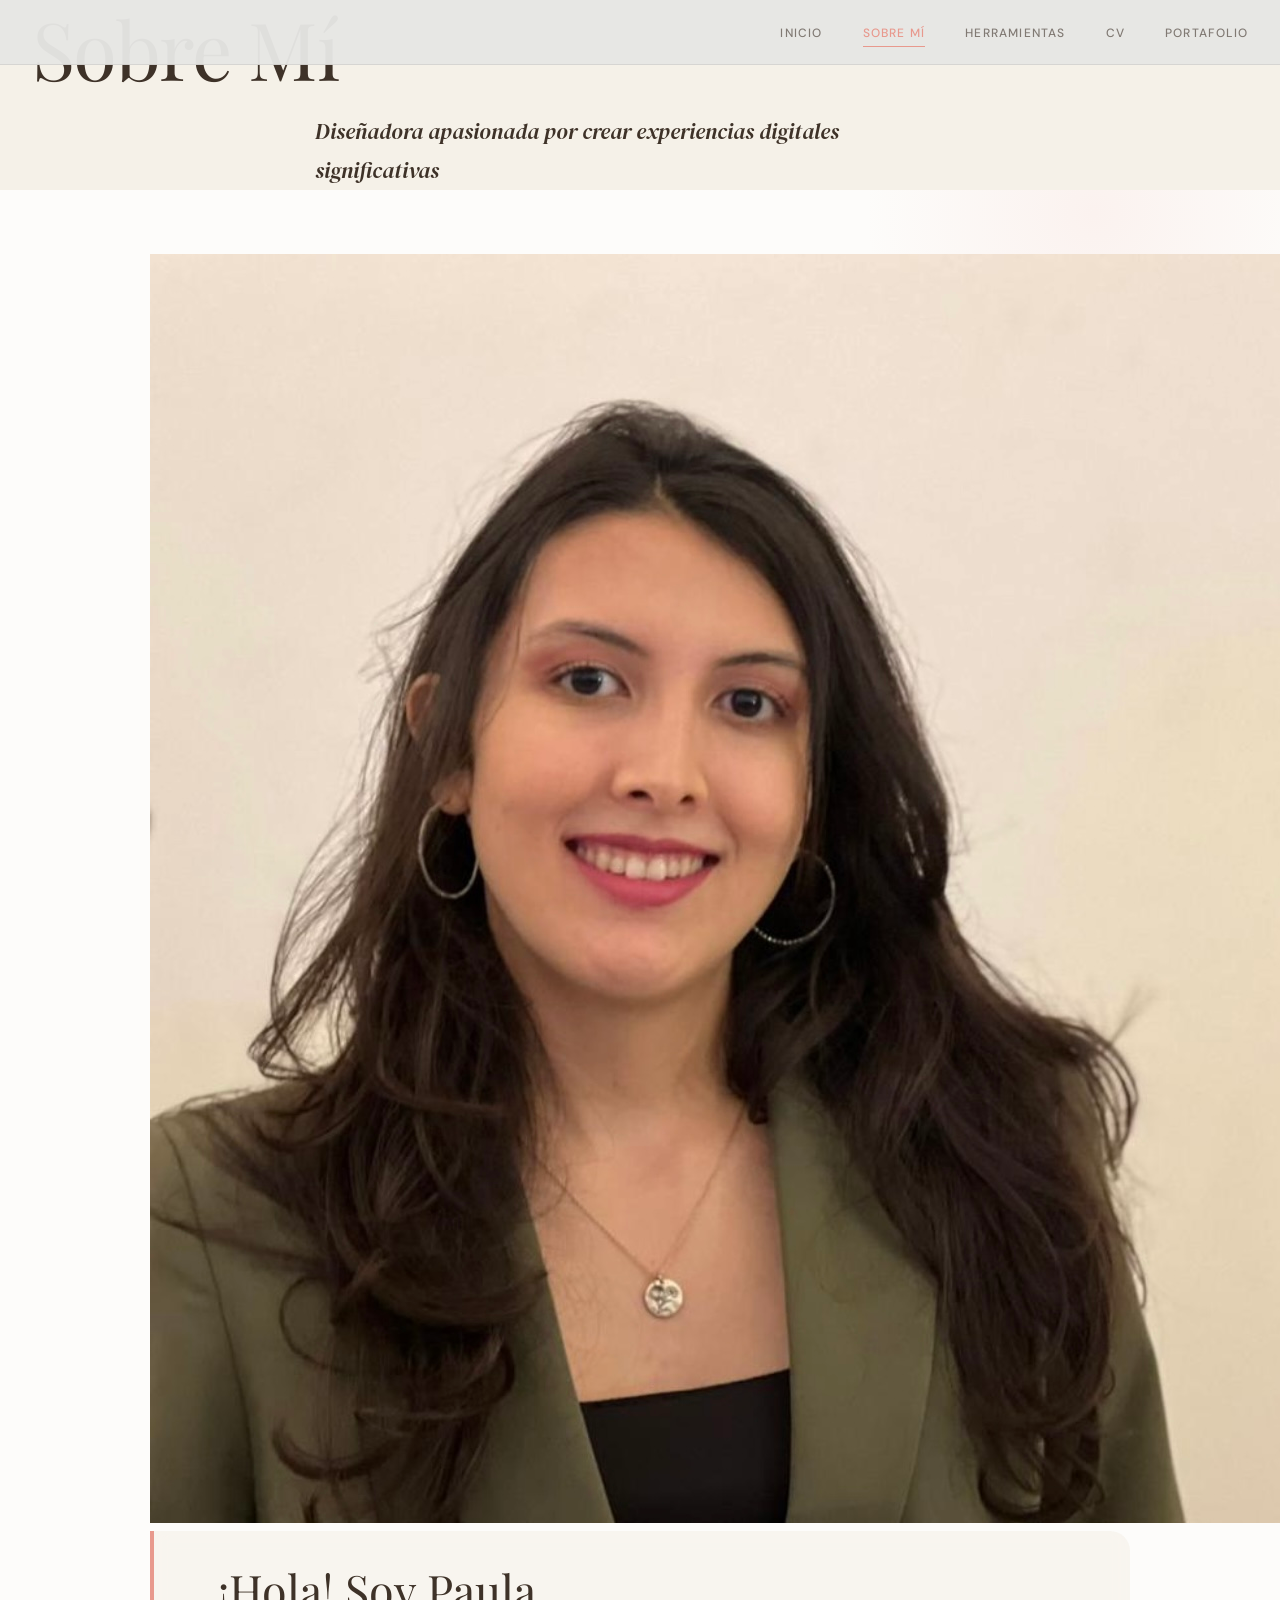
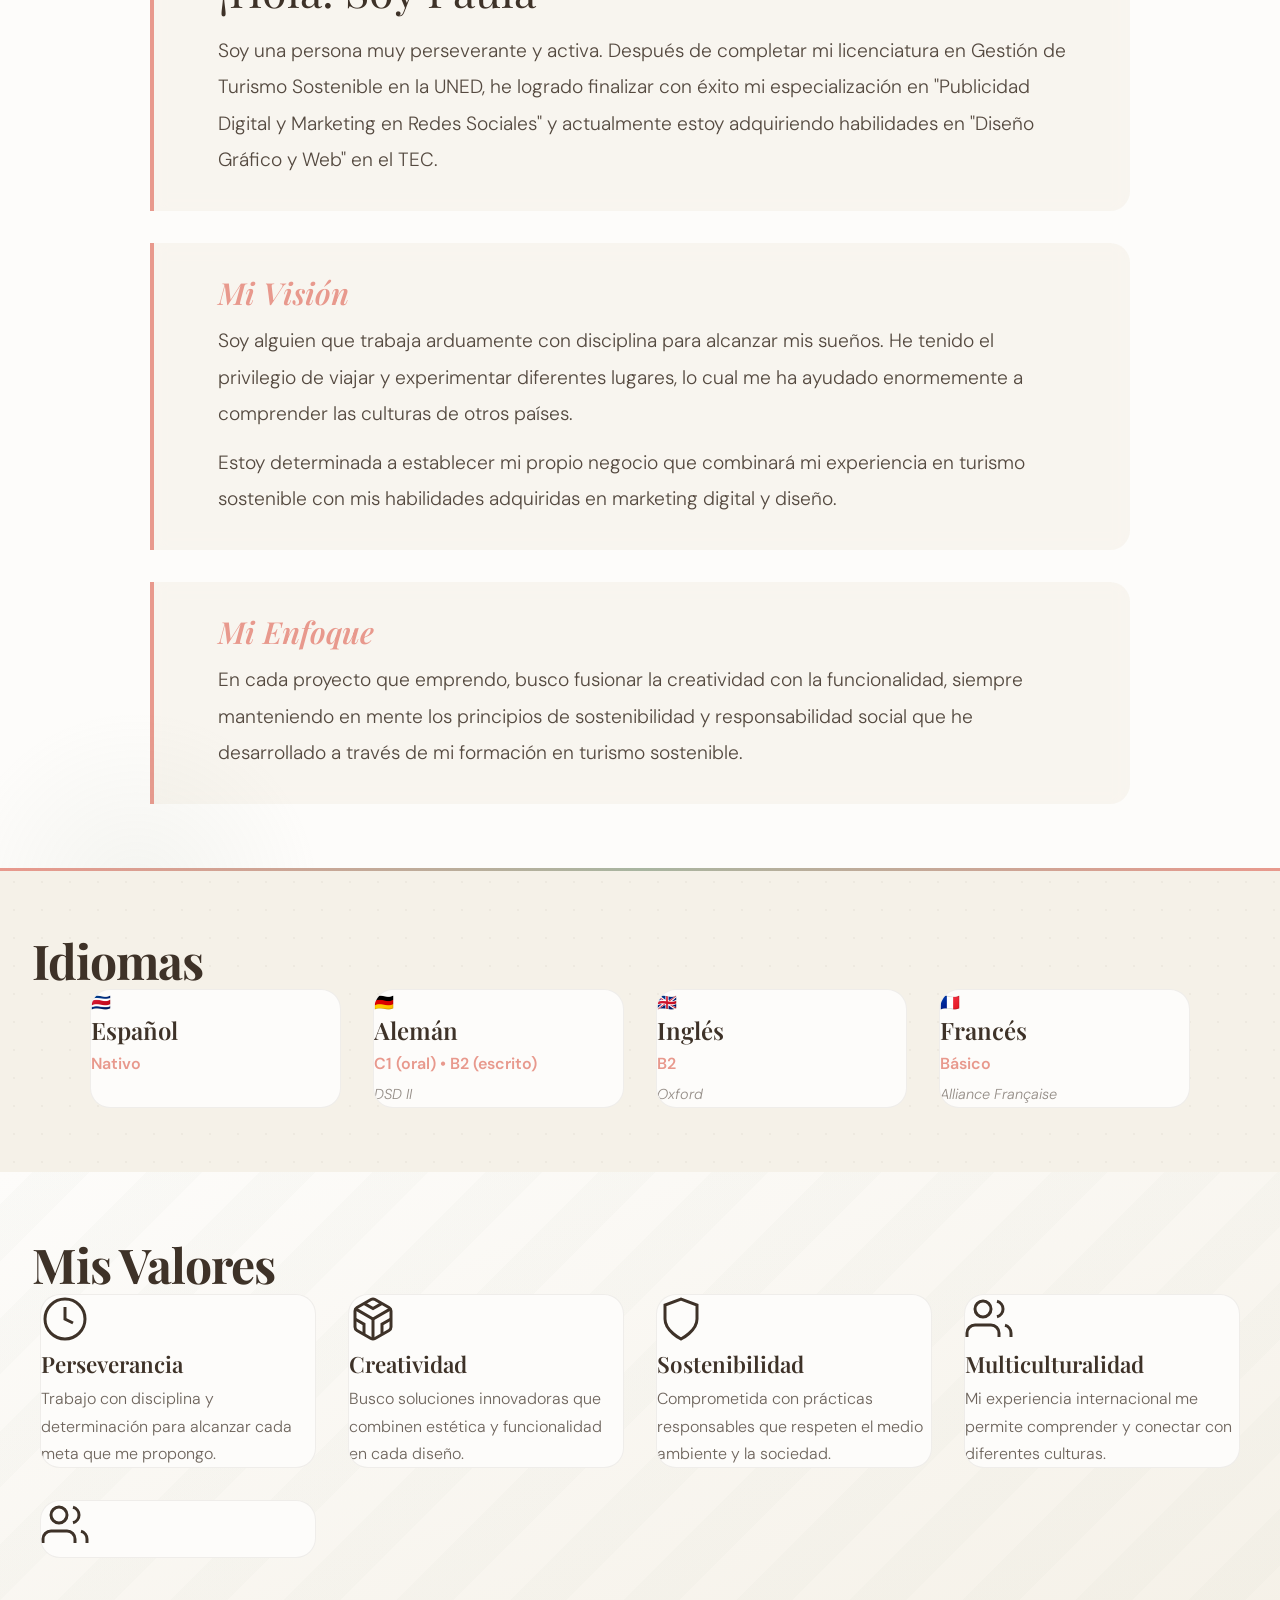
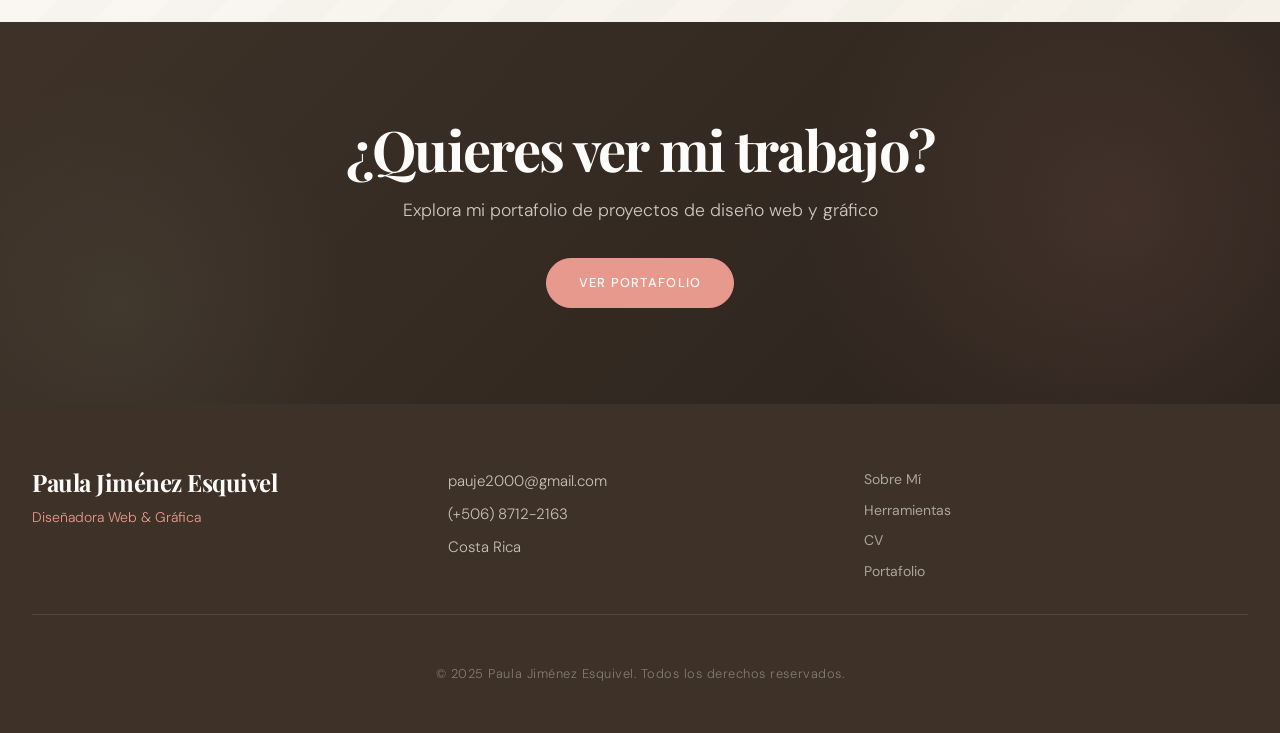
==== commit 9d2a7ccd: "Update 'portfolio' to 'portafolio' in about-1.html" ====
--- a/about-1.html
+++ b/about-1.html
@@ -194,8 +194,8 @@
         <div class="container">
             <div class="cta-content fade-in-up">
                 <h2>¿Quieres ver mi trabajo?</h2>
-                <p>Explora mi portfolio de proyectos de diseño web y gráfico</p>
-                <a href="portfolio.html" class="btn btn-primary">Ver Portfolio</a>
+                <p>Explora mi portafolio de proyectos de diseño web y gráfico</p>
+                <a href="portfolio.html" class="btn btn-primary">Ver Portafolio</a>
             </div>
         </div>
     </section>
@@ -217,7 +217,7 @@
                     <a href="about.html">Sobre Mí</a>
                     <a href="skills.html">Herramientas</a>
                     <a href="cv.html">CV</a>
-                    <a href="portfolio.html">Portfolio</a>
+                    <a href="portfolio.html">Portafolio</a>
                 </div>
             </div>
             <div class="footer-bottom">
